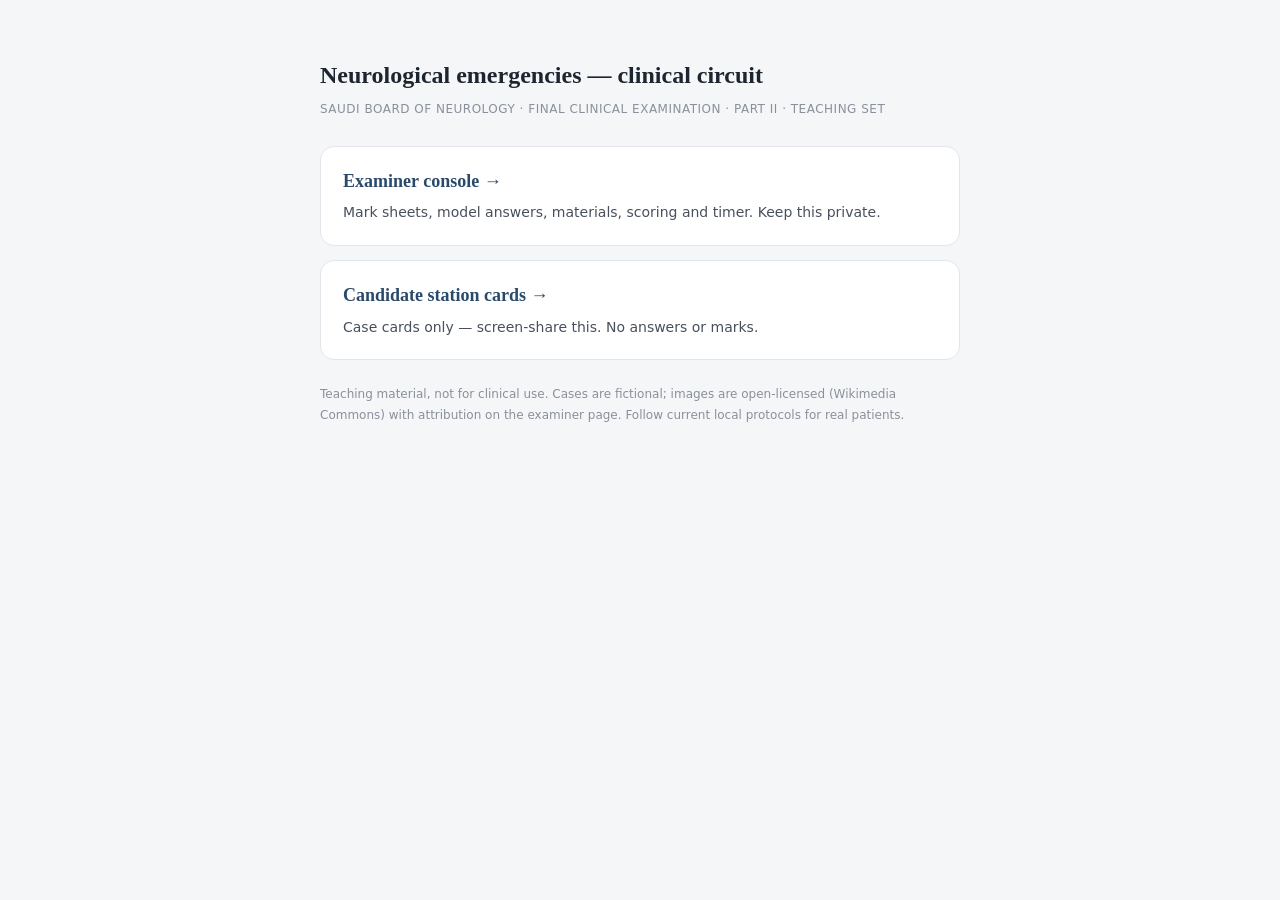
==== index.html @ 486c444f "Neuro OSCE emergencies — examiner console + candidate cards (SCFHS Part II teaching set) Co-Authored" ====
<!DOCTYPE html><html lang="en"><head><meta charset="UTF-8"><meta name="viewport" content="width=device-width, initial-scale=1.0"><title>Neurology OSCE — Emergencies</title>
<style>body{font-family:ui-sans-serif,system-ui,-apple-system,"Segoe UI",Arial,sans-serif;background:#f5f6f8;color:#1c2530;line-height:1.6;margin:0;padding:0}
.wrap{max-width:640px;margin:0 auto;padding:56px 22px}h1{font-family:Georgia,"Times New Roman",serif;font-weight:600;font-size:24px;margin:0 0 6px}
p{color:#48505c}.sub{text-transform:uppercase;letter-spacing:.5px;font-size:12px;color:#89909c;margin:0 0 26px}
a.card{display:block;background:#fff;border:1px solid #e2e5ea;border-radius:14px;padding:20px 22px;margin:14px 0;text-decoration:none;color:inherit}
a.card:hover{border-color:#2a4a6b}a.card h2{font-family:Georgia,serif;font-weight:600;font-size:18px;margin:0 0 4px;color:#2a4a6b}
a.card span{font-size:14px;color:#48505c}.note{font-size:12px;color:#89909c;margin-top:24px;line-height:1.7}</style></head>
<body><div class="wrap">
<h1>Neurological emergencies — clinical circuit</h1>
<p class="sub">Saudi Board of Neurology · Final Clinical Examination · Part II · teaching set</p>
<a class="card" href="examiner.html"><h2>Examiner console →</h2><span>Mark sheets, model answers, materials, scoring and timer. Keep this private.</span></a>
<a class="card" href="candidate.html"><h2>Candidate station cards →</h2><span>Case cards only — screen-share this. No answers or marks.</span></a>
<p class="note">Teaching material, not for clinical use. Cases are fictional; images are open-licensed (Wikimedia Commons) with attribution on the examiner page. Follow current local protocols for real patients.</p>
</div></body></html>
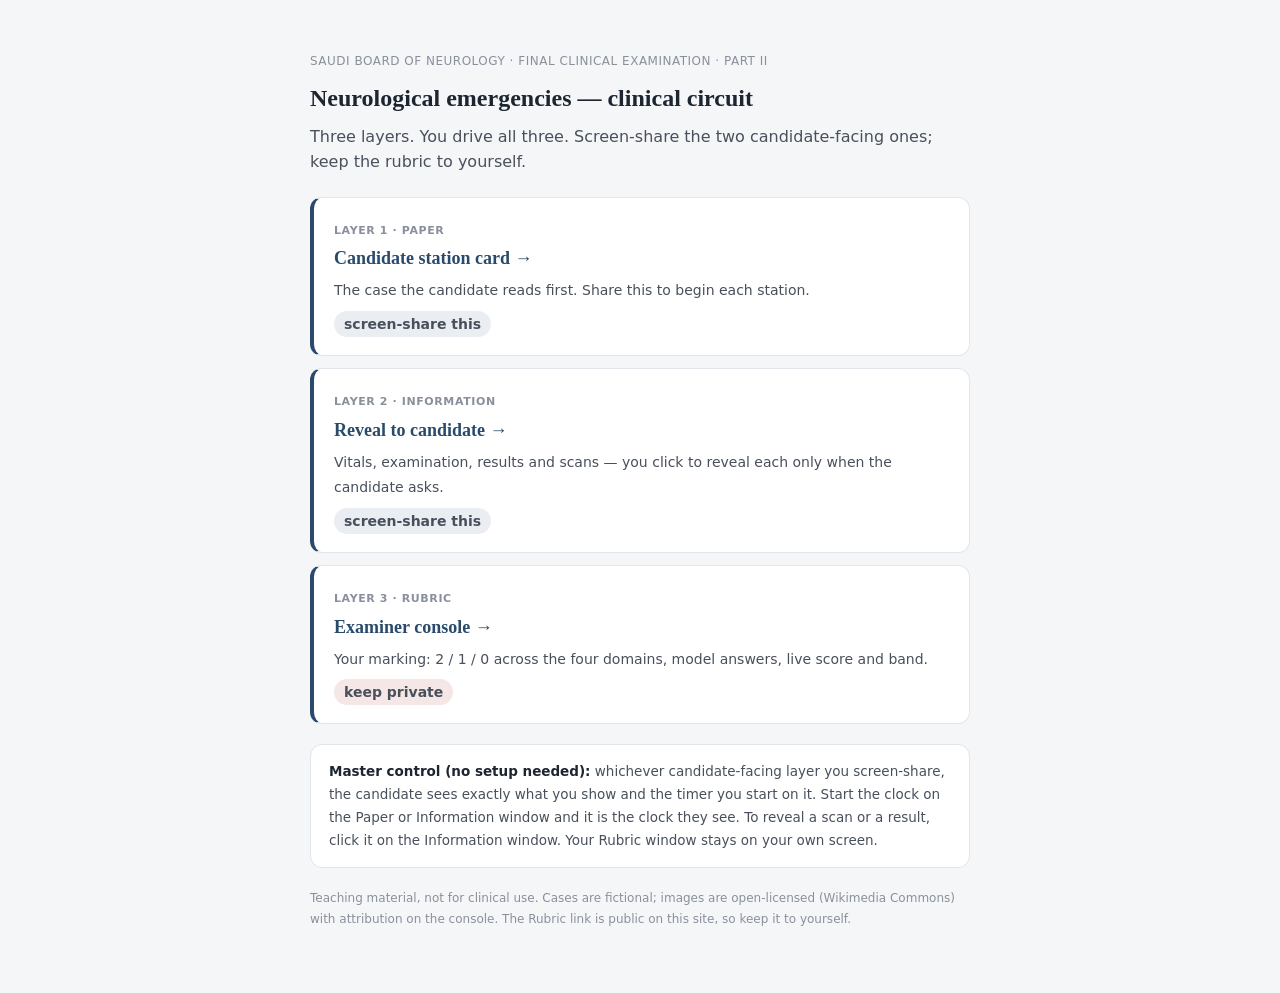
==== commit f2da265e: "Three-layer split: paper + information (candidate-safe reveals) + rubric console Co-Authored-By: Cla" ====
--- a/index.html
+++ b/index.html
@@ -1,14 +1,29 @@
 <!DOCTYPE html><html lang="en"><head><meta charset="UTF-8"><meta name="viewport" content="width=device-width, initial-scale=1.0"><title>Neurology OSCE — Emergencies</title>
-<style>body{font-family:ui-sans-serif,system-ui,-apple-system,"Segoe UI",Arial,sans-serif;background:#f5f6f8;color:#1c2530;line-height:1.6;margin:0;padding:0}
-.wrap{max-width:640px;margin:0 auto;padding:56px 22px}h1{font-family:Georgia,"Times New Roman",serif;font-weight:600;font-size:24px;margin:0 0 6px}
-p{color:#48505c}.sub{text-transform:uppercase;letter-spacing:.5px;font-size:12px;color:#89909c;margin:0 0 26px}
-a.card{display:block;background:#fff;border:1px solid #e2e5ea;border-radius:14px;padding:20px 22px;margin:14px 0;text-decoration:none;color:inherit}
-a.card:hover{border-color:#2a4a6b}a.card h2{font-family:Georgia,serif;font-weight:600;font-size:18px;margin:0 0 4px;color:#2a4a6b}
-a.card span{font-size:14px;color:#48505c}.note{font-size:12px;color:#89909c;margin-top:24px;line-height:1.7}</style></head>
+<style>body{font-family:ui-sans-serif,system-ui,-apple-system,"Segoe UI",Arial,sans-serif;background:#f5f6f8;color:#1c2530;line-height:1.6;margin:0}
+.wrap{max-width:660px;margin:0 auto;padding:52px 22px}h1{font-family:Georgia,"Times New Roman",serif;font-weight:600;font-size:24px;margin:0 0 6px}
+.sub{text-transform:uppercase;letter-spacing:.5px;font-size:12px;color:#89909c;margin:0 0 8px}
+.lead{color:#48505c;margin:0 0 22px}
+a.card{display:block;background:#fff;border:1px solid #e2e5ea;border-left:4px solid #2a4a6b;border-radius:12px;padding:18px 20px;margin:12px 0;text-decoration:none;color:inherit}
+a.card:hover{border-color:#2a4a6b}
+a.card .n{font-size:11px;font-weight:700;letter-spacing:.6px;text-transform:uppercase;color:#89909c}
+a.card h2{font-family:Georgia,serif;font-weight:600;font-size:18px;margin:3px 0 4px;color:#2a4a6b}
+a.card span{font-size:14px;color:#48505c}
+.tag{display:inline-block;font-size:11px;font-weight:700;border-radius:20px;padding:2px 10px;margin-top:8px}
+.share{background:#eaeef3;color:#2a4a6b}.priv{background:#f4e7e5;color:#9d3b33}
+.note{background:#fff;border:1px solid #e2e5ea;border-radius:12px;padding:15px 18px;font-size:13.5px;color:#48505c;line-height:1.7;margin-top:20px}
+.note b{color:#1c2530}.foot{font-size:12px;color:#89909c;margin-top:20px;line-height:1.7}</style></head>
 <body><div class="wrap">
+<p class="sub">Saudi Board of Neurology · Final Clinical Examination · Part II</p>
 <h1>Neurological emergencies — clinical circuit</h1>
-<p class="sub">Saudi Board of Neurology · Final Clinical Examination · Part II · teaching set</p>
-<a class="card" href="examiner.html"><h2>Examiner console →</h2><span>Mark sheets, model answers, materials, scoring and timer. Keep this private.</span></a>
-<a class="card" href="candidate.html"><h2>Candidate station cards →</h2><span>Case cards only — screen-share this. No answers or marks.</span></a>
-<p class="note">Teaching material, not for clinical use. Cases are fictional; images are open-licensed (Wikimedia Commons) with attribution on the examiner page. Follow current local protocols for real patients.</p>
+<p class="lead">Three layers. You drive all three. Screen-share the two candidate-facing ones; keep the rubric to yourself.</p>
+
+<a class="card" href="candidate.html"><span class="n">Layer 1 · Paper</span><h2>Candidate station card →</h2><span>The case the candidate reads first. Share this to begin each station.</span><br><span class="tag share">screen-share this</span></a>
+
+<a class="card" href="information.html"><span class="n">Layer 2 · Information</span><h2>Reveal to candidate →</h2><span>Vitals, examination, results and scans — you click to reveal each only when the candidate asks.</span><br><span class="tag share">screen-share this</span></a>
+
+<a class="card" href="examiner.html"><span class="n">Layer 3 · Rubric</span><h2>Examiner console →</h2><span>Your marking: 2 / 1 / 0 across the four domains, model answers, live score and band.</span><br><span class="tag priv">keep private</span></a>
+
+<div class="note"><b>Master control (no setup needed):</b> whichever candidate-facing layer you screen-share, the candidate sees exactly what you show and the timer you start on it. Start the clock on the Paper or Information window and it is the clock they see. To reveal a scan or a result, click it on the Information window. Your Rubric window stays on your own screen.</div>
+
+<p class="foot">Teaching material, not for clinical use. Cases are fictional; images are open-licensed (Wikimedia Commons) with attribution on the console. The Rubric link is public on this site, so keep it to yourself.</p>
 </div></body></html>
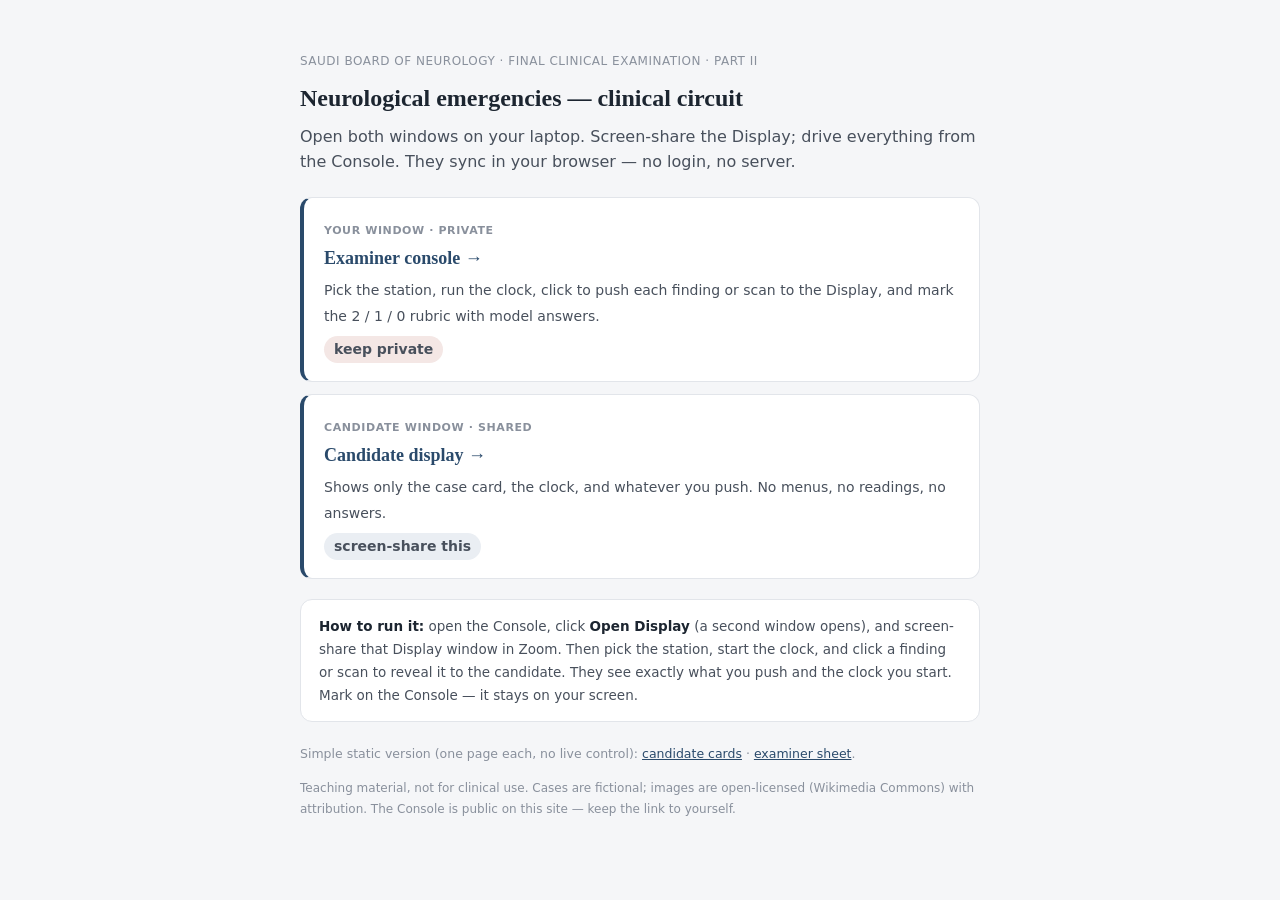
==== commit 7b32ca1f: "Add live Console + Display (in-browser sync): examiner pushes raw findings to a bare shared display;" ====
--- a/index.html
+++ b/index.html
@@ -1,29 +1,24 @@
 <!DOCTYPE html><html lang="en"><head><meta charset="UTF-8"><meta name="viewport" content="width=device-width, initial-scale=1.0"><title>Neurology OSCE — Emergencies</title>
 <style>body{font-family:ui-sans-serif,system-ui,-apple-system,"Segoe UI",Arial,sans-serif;background:#f5f6f8;color:#1c2530;line-height:1.6;margin:0}
-.wrap{max-width:660px;margin:0 auto;padding:52px 22px}h1{font-family:Georgia,"Times New Roman",serif;font-weight:600;font-size:24px;margin:0 0 6px}
-.sub{text-transform:uppercase;letter-spacing:.5px;font-size:12px;color:#89909c;margin:0 0 8px}
-.lead{color:#48505c;margin:0 0 22px}
+.wrap{max-width:680px;margin:0 auto;padding:52px 22px}h1{font-family:Georgia,"Times New Roman",serif;font-weight:600;font-size:24px;margin:0 0 6px}
+.sub{text-transform:uppercase;letter-spacing:.5px;font-size:12px;color:#89909c;margin:0 0 8px}.lead{color:#48505c;margin:0 0 22px}
 a.card{display:block;background:#fff;border:1px solid #e2e5ea;border-left:4px solid #2a4a6b;border-radius:12px;padding:18px 20px;margin:12px 0;text-decoration:none;color:inherit}
-a.card:hover{border-color:#2a4a6b}
-a.card .n{font-size:11px;font-weight:700;letter-spacing:.6px;text-transform:uppercase;color:#89909c}
-a.card h2{font-family:Georgia,serif;font-weight:600;font-size:18px;margin:3px 0 4px;color:#2a4a6b}
-a.card span{font-size:14px;color:#48505c}
-.tag{display:inline-block;font-size:11px;font-weight:700;border-radius:20px;padding:2px 10px;margin-top:8px}
-.share{background:#eaeef3;color:#2a4a6b}.priv{background:#f4e7e5;color:#9d3b33}
-.note{background:#fff;border:1px solid #e2e5ea;border-radius:12px;padding:15px 18px;font-size:13.5px;color:#48505c;line-height:1.7;margin-top:20px}
-.note b{color:#1c2530}.foot{font-size:12px;color:#89909c;margin-top:20px;line-height:1.7}</style></head>
+a.card:hover{border-color:#2a4a6b}a.card .n{font-size:11px;font-weight:700;letter-spacing:.6px;text-transform:uppercase;color:#89909c}
+a.card h2{font-family:Georgia,serif;font-weight:600;font-size:18px;margin:3px 0 4px;color:#2a4a6b}a.card span{font-size:14px;color:#48505c}
+.tag{display:inline-block;font-size:11px;font-weight:700;border-radius:20px;padding:2px 10px;margin-top:8px}.share{background:#eaeef3;color:#2a4a6b}.priv{background:#f4e7e5;color:#9d3b33}
+.note{background:#fff;border:1px solid #e2e5ea;border-radius:12px;padding:15px 18px;font-size:13.5px;color:#48505c;line-height:1.7;margin-top:20px}.note b{color:#1c2530}
+.more{font-size:12.5px;color:#89909c;margin-top:22px}.more a{color:#2a4a6b}.foot{font-size:12px;color:#89909c;margin-top:14px;line-height:1.7}</style></head>
 <body><div class="wrap">
 <p class="sub">Saudi Board of Neurology · Final Clinical Examination · Part II</p>
 <h1>Neurological emergencies — clinical circuit</h1>
-<p class="lead">Three layers. You drive all three. Screen-share the two candidate-facing ones; keep the rubric to yourself.</p>
+<p class="lead">Open both windows on your laptop. Screen-share the Display; drive everything from the Console. They sync in your browser — no login, no server.</p>
 
-<a class="card" href="candidate.html"><span class="n">Layer 1 · Paper</span><h2>Candidate station card →</h2><span>The case the candidate reads first. Share this to begin each station.</span><br><span class="tag share">screen-share this</span></a>
+<a class="card" href="console.html"><span class="n">Your window · private</span><h2>Examiner console →</h2><span>Pick the station, run the clock, click to push each finding or scan to the Display, and mark the 2 / 1 / 0 rubric with model answers.</span><br><span class="tag priv">keep private</span></a>
 
-<a class="card" href="information.html"><span class="n">Layer 2 · Information</span><h2>Reveal to candidate →</h2><span>Vitals, examination, results and scans — you click to reveal each only when the candidate asks.</span><br><span class="tag share">screen-share this</span></a>
+<a class="card" href="display.html"><span class="n">Candidate window · shared</span><h2>Candidate display →</h2><span>Shows only the case card, the clock, and whatever you push. No menus, no readings, no answers.</span><br><span class="tag share">screen-share this</span></a>
 
-<a class="card" href="examiner.html"><span class="n">Layer 3 · Rubric</span><h2>Examiner console →</h2><span>Your marking: 2 / 1 / 0 across the four domains, model answers, live score and band.</span><br><span class="tag priv">keep private</span></a>
+<div class="note"><b>How to run it:</b> open the Console, click <b>Open Display</b> (a second window opens), and screen-share that Display window in Zoom. Then pick the station, start the clock, and click a finding or scan to reveal it to the candidate. They see exactly what you push and the clock you start. Mark on the Console — it stays on your screen.</div>
 
-<div class="note"><b>Master control (no setup needed):</b> whichever candidate-facing layer you screen-share, the candidate sees exactly what you show and the timer you start on it. Start the clock on the Paper or Information window and it is the clock they see. To reveal a scan or a result, click it on the Information window. Your Rubric window stays on your own screen.</div>
-
-<p class="foot">Teaching material, not for clinical use. Cases are fictional; images are open-licensed (Wikimedia Commons) with attribution on the console. The Rubric link is public on this site, so keep it to yourself.</p>
-</div></body></html>+<p class="more">Simple static version (one page each, no live control): <a href="candidate.html">candidate cards</a> · <a href="examiner.html">examiner sheet</a>.</p>
+<p class="foot">Teaching material, not for clinical use. Cases are fictional; images are open-licensed (Wikimedia Commons) with attribution. The Console is public on this site — keep the link to yourself.</p>
+</div></body></html>
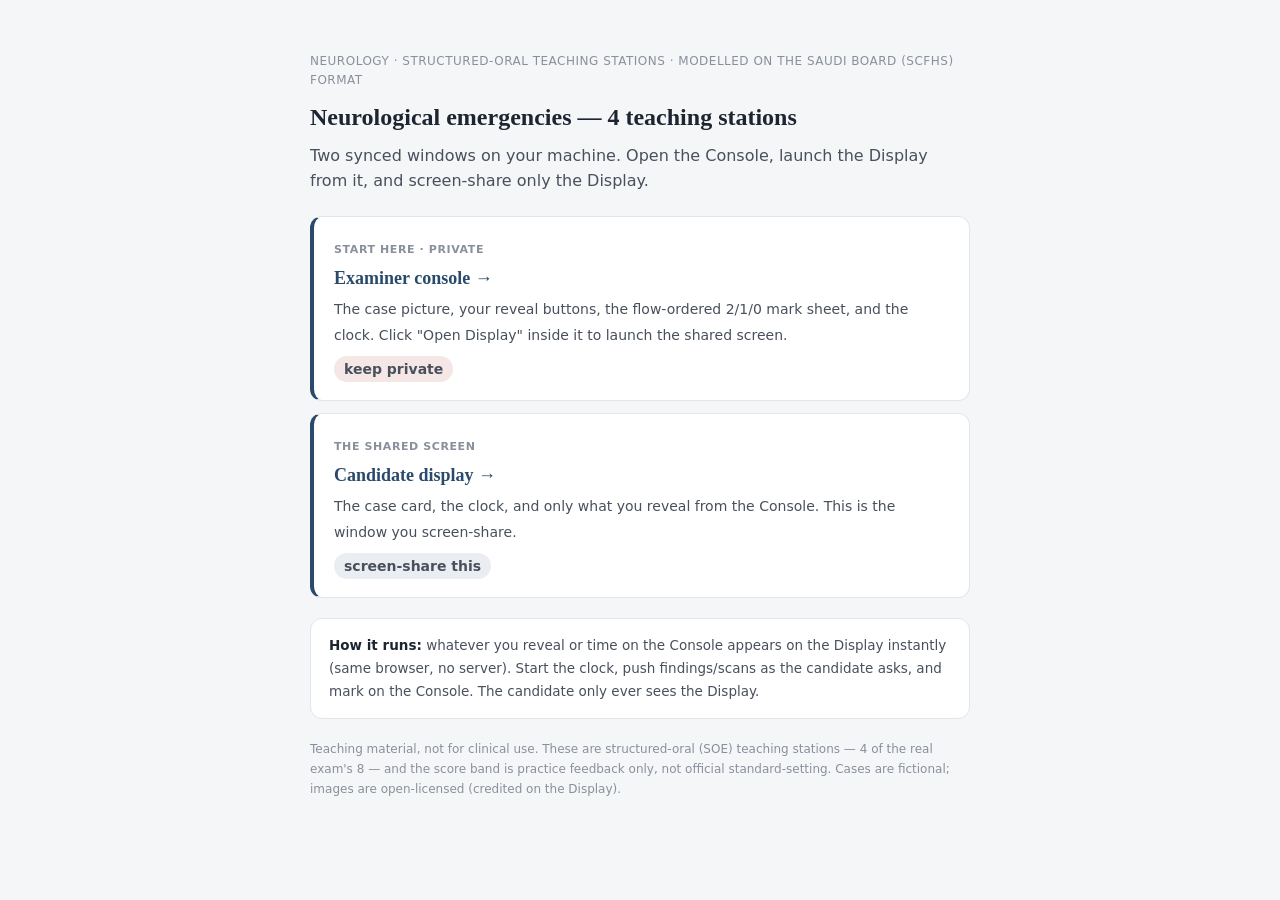
==== commit 7f642b30: "Faithful restructure: cards give findings, investigations-only reveals, flat flow-ordered rubric wit" ====
--- a/index.html
+++ b/index.html
@@ -1,24 +1,27 @@
-<!DOCTYPE html><html lang="en"><head><meta charset="UTF-8"><meta name="viewport" content="width=device-width, initial-scale=1.0"><title>Neurology OSCE — Emergencies</title>
+<!DOCTYPE html><html lang="en"><head><meta charset="UTF-8"><meta name="viewport" content="width=device-width, initial-scale=1.0"><title>Neurology OSCE — Emergencies (teaching)</title>
 <style>body{font-family:ui-sans-serif,system-ui,-apple-system,"Segoe UI",Arial,sans-serif;background:#f5f6f8;color:#1c2530;line-height:1.6;margin:0}
-.wrap{max-width:680px;margin:0 auto;padding:52px 22px}h1{font-family:Georgia,"Times New Roman",serif;font-weight:600;font-size:24px;margin:0 0 6px}
-.sub{text-transform:uppercase;letter-spacing:.5px;font-size:12px;color:#89909c;margin:0 0 8px}.lead{color:#48505c;margin:0 0 22px}
+.wrap{max-width:660px;margin:0 auto;padding:52px 22px}h1{font-family:Georgia,"Times New Roman",serif;font-weight:600;font-size:24px;margin:0 0 6px}
+.sub{text-transform:uppercase;letter-spacing:.5px;font-size:12px;color:#89909c;margin:0 0 8px}
+.lead{color:#48505c;margin:0 0 22px}
 a.card{display:block;background:#fff;border:1px solid #e2e5ea;border-left:4px solid #2a4a6b;border-radius:12px;padding:18px 20px;margin:12px 0;text-decoration:none;color:inherit}
-a.card:hover{border-color:#2a4a6b}a.card .n{font-size:11px;font-weight:700;letter-spacing:.6px;text-transform:uppercase;color:#89909c}
-a.card h2{font-family:Georgia,serif;font-weight:600;font-size:18px;margin:3px 0 4px;color:#2a4a6b}a.card span{font-size:14px;color:#48505c}
-.tag{display:inline-block;font-size:11px;font-weight:700;border-radius:20px;padding:2px 10px;margin-top:8px}.share{background:#eaeef3;color:#2a4a6b}.priv{background:#f4e7e5;color:#9d3b33}
-.note{background:#fff;border:1px solid #e2e5ea;border-radius:12px;padding:15px 18px;font-size:13.5px;color:#48505c;line-height:1.7;margin-top:20px}.note b{color:#1c2530}
-.more{font-size:12.5px;color:#89909c;margin-top:22px}.more a{color:#2a4a6b}.foot{font-size:12px;color:#89909c;margin-top:14px;line-height:1.7}</style></head>
+a.card:hover{border-color:#2a4a6b}
+a.card .n{font-size:11px;font-weight:700;letter-spacing:.6px;text-transform:uppercase;color:#89909c}
+a.card h2{font-family:Georgia,serif;font-weight:600;font-size:18px;margin:3px 0 4px;color:#2a4a6b}
+a.card span{font-size:14px;color:#48505c}
+.tag{display:inline-block;font-size:11px;font-weight:700;border-radius:20px;padding:2px 10px;margin-top:8px}
+.share{background:#eaeef3;color:#2a4a6b}.priv{background:#f4e7e5;color:#9d3b33}
+.note{background:#fff;border:1px solid #e2e5ea;border-radius:12px;padding:15px 18px;font-size:13.5px;color:#48505c;line-height:1.7;margin-top:20px}
+.note b{color:#1c2530}.foot{font-size:12px;color:#89909c;margin-top:20px;line-height:1.7}</style></head>
 <body><div class="wrap">
-<p class="sub">Saudi Board of Neurology · Final Clinical Examination · Part II</p>
-<h1>Neurological emergencies — clinical circuit</h1>
-<p class="lead">Open both windows on your laptop. Screen-share the Display; drive everything from the Console. They sync in your browser — no login, no server.</p>
+<p class="sub">Neurology · structured-oral teaching stations · modelled on the Saudi Board (SCFHS) format</p>
+<h1>Neurological emergencies — 4 teaching stations</h1>
+<p class="lead">Two synced windows on your machine. Open the Console, launch the Display from it, and screen-share only the Display.</p>
 
-<a class="card" href="console.html"><span class="n">Your window · private</span><h2>Examiner console →</h2><span>Pick the station, run the clock, click to push each finding or scan to the Display, and mark the 2 / 1 / 0 rubric with model answers.</span><br><span class="tag priv">keep private</span></a>
+<a class="card" href="console.html"><span class="n">Start here · private</span><h2>Examiner console →</h2><span>The case picture, your reveal buttons, the flow-ordered 2/1/0 mark sheet, and the clock. Click "Open Display" inside it to launch the shared screen.</span><br><span class="tag priv">keep private</span></a>
 
-<a class="card" href="display.html"><span class="n">Candidate window · shared</span><h2>Candidate display →</h2><span>Shows only the case card, the clock, and whatever you push. No menus, no readings, no answers.</span><br><span class="tag share">screen-share this</span></a>
+<a class="card" href="display.html"><span class="n">The shared screen</span><h2>Candidate display →</h2><span>The case card, the clock, and only what you reveal from the Console. This is the window you screen-share.</span><br><span class="tag share">screen-share this</span></a>
 
-<div class="note"><b>How to run it:</b> open the Console, click <b>Open Display</b> (a second window opens), and screen-share that Display window in Zoom. Then pick the station, start the clock, and click a finding or scan to reveal it to the candidate. They see exactly what you push and the clock you start. Mark on the Console — it stays on your screen.</div>
+<div class="note"><b>How it runs:</b> whatever you reveal or time on the Console appears on the Display instantly (same browser, no server). Start the clock, push findings/scans as the candidate asks, and mark on the Console. The candidate only ever sees the Display.</div>
 
-<p class="more">Simple static version (one page each, no live control): <a href="candidate.html">candidate cards</a> · <a href="examiner.html">examiner sheet</a>.</p>
-<p class="foot">Teaching material, not for clinical use. Cases are fictional; images are open-licensed (Wikimedia Commons) with attribution. The Console is public on this site — keep the link to yourself.</p>
-</div></body></html>
+<p class="foot">Teaching material, not for clinical use. These are structured-oral (SOE) teaching stations — 4 of the real exam's 8 — and the score band is practice feedback only, not official standard-setting. Cases are fictional; images are open-licensed (credited on the Display).</p>
+</div></body></html>
